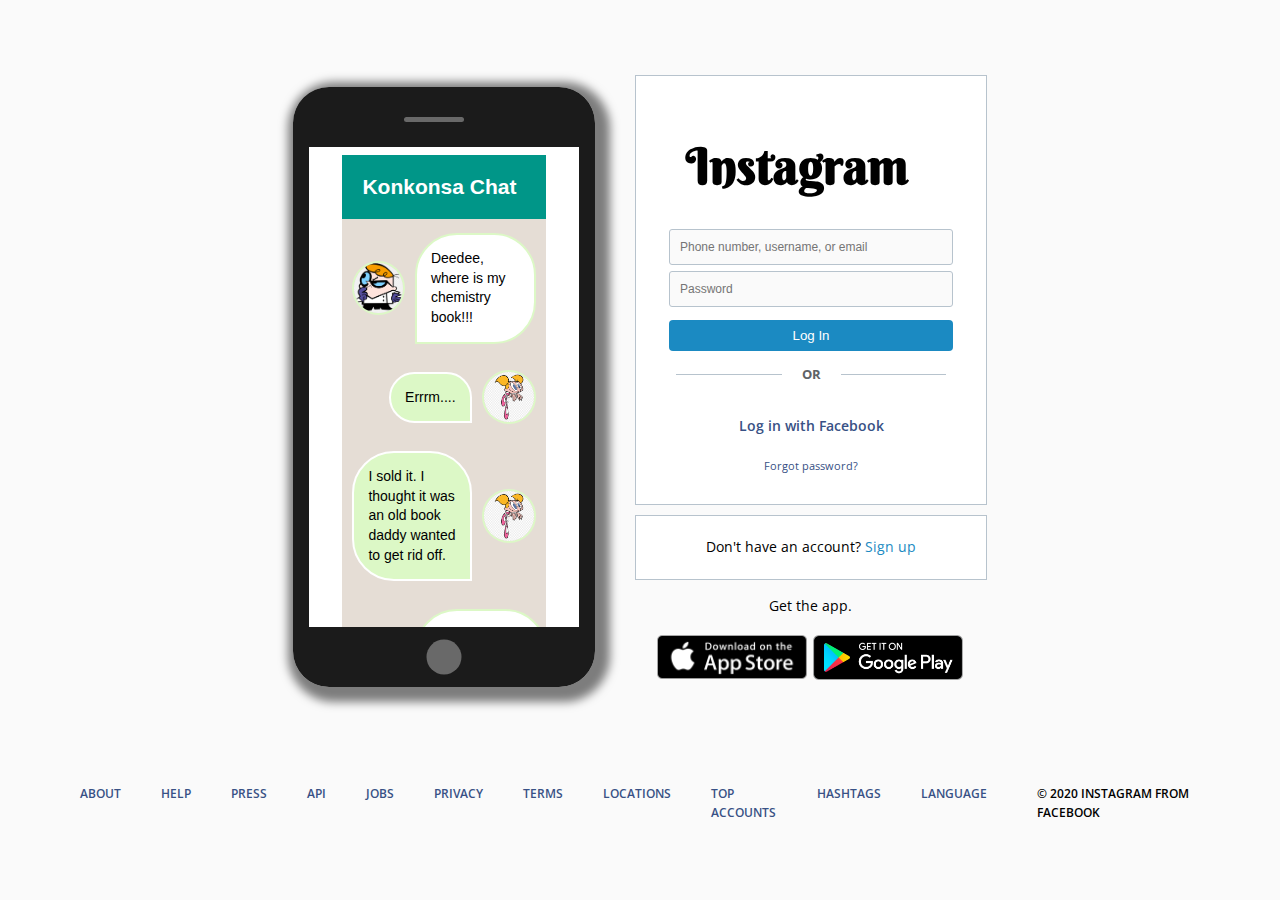
==== instagram-front-page/index.html @ 74c5e587 "Added  whatsapp chat" ====
<!DOCTYPE html>
<html lang="en">

<head>
    <meta charset="UTF-8">
    <meta name="viewport" content="width=device-width, initial-scale=1.0">
    <title>SelfiePix</title>
    <link rel="stylesheet" href="./main.css">
    <link href="https://fonts.googleapis.com/css?family=Open+Sans:300,400,600" rel="stylesheet">
    <link href="https://fonts.googleapis.com/css2?family=Berkshire+Swash&display=swap" rel="stylesheet">
</head>

<body>
    <div class="container">
        <div class="main">
            <div class="main-left">
                <div class="smartphone">
                    <div class="content">
                        <iframe src="./../whatsapp-chat/index.html"></iframe>
                    </div>
                </div>
            </div>
            <div class="main-right">
                <form class="login-form">
                    <h1>Instagram</h1>
                    <input type="text" class="form-control" placeholder="Phone number, username, or email" />
                    <input type="password" class="form-control" placeholder="Password" />
                    <button type="submit" class="login-btn">Log In</button>
                    <div class="separator">
                        <div class="dash"></div>
                        <div class="separator-message">OR</div>
                        <div class="dash"></div>
                    </div>
                    <div class="facebook-login">
                        <a href="#">
                            <p>Log in with Facebook</p>
                        </a>
                    </div>
                    <div class="forgot-password">
                        <a href="#">Forgot password?</a>
                    </div>
                </form>
                <div class="sign-up">
                    <p>Don't have an account? <a href="#">Sign up</a></p>
                </div>
                <div class="get-apps">
                    <p class="get-app-text">Get the app.</p>
                    <div class="app-icons">
                        <a href="#">
                            <img class='download-app-image' src="./images/apple-store.png" alt="apple-store">
                        </a>
                        <a href="#">
                            <img class='download-app-image' src="./images/play-store.png" alt="apple-store">
                        </a>
                    </div>

                </div>
            </div>

        </div>
        <footer>
            <div class="footer-content">
                <ul>
                    <li>About</li>
                    <li>Help</li>
                    <li>Press</li>
                    <li>API</li>
                    <li>Jobs</li>
                    <li>Privacy</li>
                    <li>Terms</li>
                    <li>Locations</li>
                    <li>Top Accounts</li>
                    <li>HashTags</li>
                    <li>Language</li>
                </ul>
            </div>
            <p> &#169 2020 Instagram From Facebook </p>
        </footer>
    </div>
</body>

</html>
---- instagram-front-page/main.css ----
* {
    margin: 0;
    padding: 0;
}

html {
    box-sizing: border-box;
    font-size: 62.5%; /* 1rem = 10px, 10px/16px = 62.5% */
}


body {
    font-family: 'Open Sans', sans-serif;
    font-weight: 400; 
    line-height: 1.6;
}

.container {
    display: flex;
    flex-direction: column;
    min-height: 100vh;
    background-color: #fafafa;
}

.main {
    flex-grow: 1;
    display: flex;
}

.main-left {
    flex-grow: 1;
    padding: 2rem;
    display: flex;
    justify-content: flex-end;
    align-items: flex-end;
}

/* The device with borders */ 
.smartphone {
    border: 16px #1b1b1b solid;
    height: 48rem;
    width: 27rem;
    border-top-width: 6rem;
    border-bottom-width: 6rem;
    border-radius: 3.6rem;
    position: relative;
    box-shadow:inset 0 0 3px 0 rgba(0, 0, 0, 0.2);
    box-shadow: 5px 5px 10px 10px rgba(0,0,0,0.5);
}

/* The horizontal line on the top of the device */


.smartphone::before {
    content:'';
    display: block;
    background: rgb(105, 105, 105);
    width: 6rem;
    height: .5rem;
    position: absolute;
    top: -3rem;
    left: 9.5rem;
    border: 2px solid radial-gradient(circle, rgba(2,0,36,1) 0%, rgba(255,255,255,1) 0%, rgba(0,0,0,1) 100%);
    border-radius: 1rem;
}

/* The circle on the bottom of the device */

.smartphone:after {
    content: '';
    display: block;
    width: 3.5rem;
    height: 3.5rem;
    background: rgb(105, 105, 105);
    position: absolute;
    left: 50%;
    bottom: -6.5rem;
    transform: translate(-50%, -50%);
    border-radius: 50%;
    cursor: pointer;
}

/* The screen (or content) of the device */
.smartphone .content {
    width: 27rem;
    height: 48rem;
    background: #fff;
}

.smartphone .content iframe {
    width: 100%;
    border: none;
    height: 100%;
}

.main-right {
    flex-grow: 1;
    display: flex;
    flex-direction: column;
    justify-content: flex-end;
    align-items: flex-start;
    padding: 2rem;
}



.login-form {
    width: 29rem;
    border: 1px solid hsl(207, 18%, 76%);
    display: flex;
    flex-direction: column;
    padding: 3rem;
    background-color: #fff;
}

.login-form h1 {
    padding: 2rem;
    font-size: 5rem;
    font-family: 'Berkshire Swash', cursive;
}

 input {
    padding: .5rem;
    margin: .3rem;
    border: 1px solid hsl(207, 18%, 76%);
    padding: 1rem;
    font-size: 1.2rem;
    background-color: #fafafa;
    border-radius: .3rem;
}

.login-btn {
    background-color: #1b8ac2;
    border: none;
    color: #fff;
    margin: .3rem;
    margin-top: 1rem;
    padding: .8rem;
    border-radius: .4rem;
    cursor: pointer;
}

.separator {
    display: flex;
    justify-content: space-between;
    align-items: center;
    padding: 1rem;
}

.separator-message {
    padding-left: 2rem;
    padding-right: 2rem;
    font-size: 1.3rem;
    font-weight: bold;
    color: hsl(210, 4%, 39%);
}

.dash {
    border-top: 1px solid hsl(207, 18%, 76%); 
    flex-grow: 1;
}

.facebook-login {
    text-align: center;
    font-weight: 600;
    font-size: 1.4rem;
    padding: 2rem;
}

.facebook-login a {
    text-decoration: none;
    color: #385185;
}

.forgot-password {
    text-align: center;
    font-size: 1.1rem;
    
}

.forgot-password a {
    text-decoration: none;
    color: #385185;
}

.sign-up {
    margin-top: 1rem;
    padding-left: 3rem;
    padding-right: 3rem;
    padding-top: 2rem;
    padding-bottom: 2rem;
    border: 1px solid hsl(207, 18%, 76%);
    width: 29rem;
    text-align: center;
    font-size: 1.4rem;
    background-color: #fff;
}

.sign-up a {
    text-decoration: none;
    color: #1b8ac2;
}

.get-apps {
    display: flex;
    flex-direction: column;
    align-items: center;
    width: 29rem;
    padding-left: 3rem;
    padding-right: 3rem;
}

.get-app-text {
    font-size: 1.4rem;
    padding: 1.5rem;
}

.app-icons {
    display: flex;
    justify-content: center;
    width: 100%;
}

.app-icons a {
    margin: .3rem;
}

.download-app-image {
    width: 15rem;
}



footer {
    display: flex;
    flex-grow: 1;
    padding: 3rem;
    margin: 0 auto;
    align-items: center;
    font-weight: 600;
    font-size: 1.2rem;
    text-transform: uppercase;
}

.footer-content ul {
    display: flex;
    justify-content: space-around;
    color: #385185;
    margin-left: 3rem;
    margin-right: 3rem;
}

.footer-content ul li {
    list-style: none;
    padding: 2rem;
}
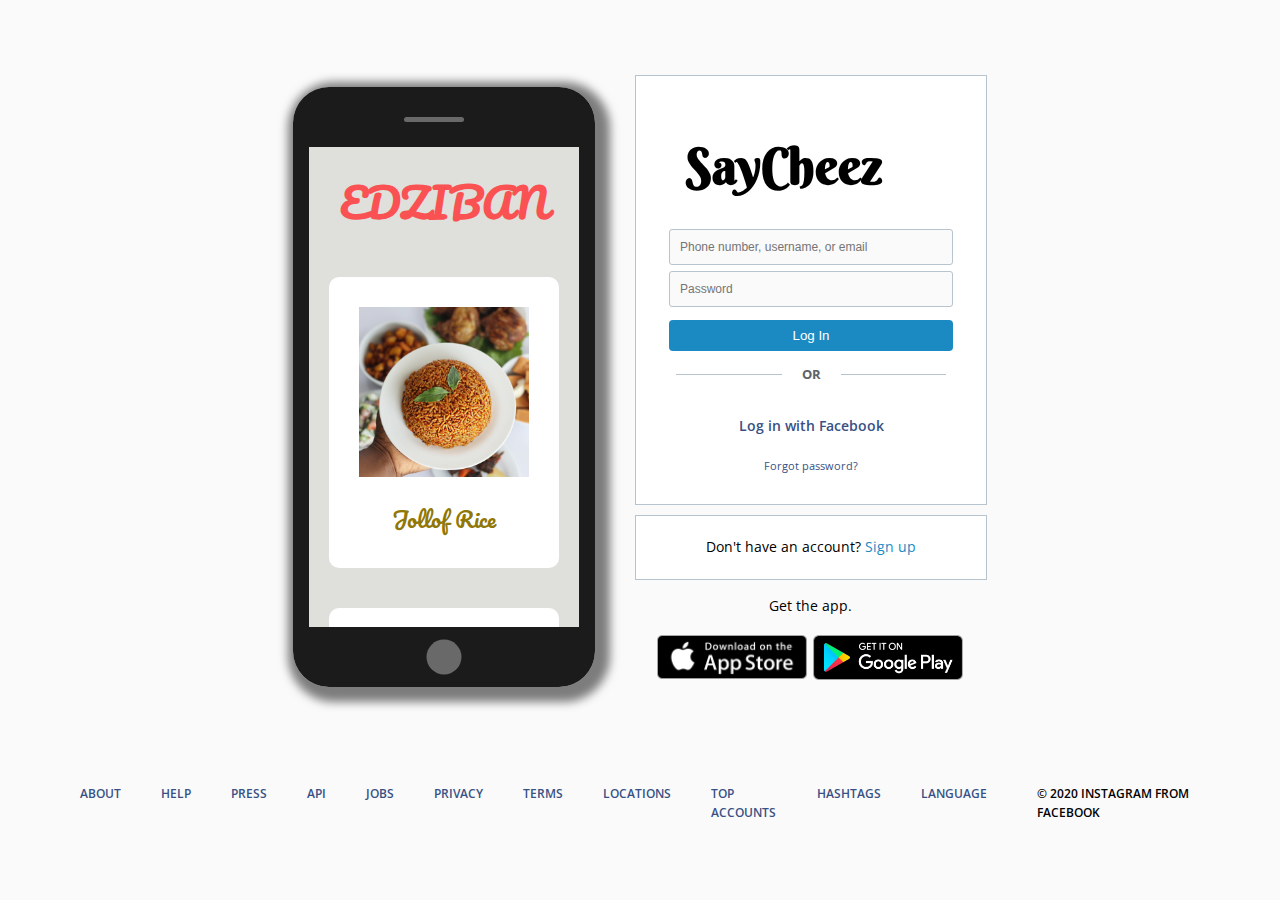
==== commit 8131ea83: "Added 2048" ====
--- a/instagram-front-page/index.html
+++ b/instagram-front-page/index.html
@@ -16,13 +16,13 @@
             <div class="main-left">
                 <div class="smartphone">
                     <div class="content">
-                        <iframe src="./../whatsapp-chat/index.html"></iframe>
+                        <iframe src="./../edziban/index.html"></iframe>
                     </div>
                 </div>
             </div>
             <div class="main-right">
                 <form class="login-form">
-                    <h1>Instagram</h1>
+                    <h1>SayCheez</h1>
                     <input type="text" class="form-control" placeholder="Phone number, username, or email" />
                     <input type="password" class="form-control" placeholder="Password" />
                     <button type="submit" class="login-btn">Log In</button>
--- a/instagram-front-page/main.css
+++ b/instagram-front-page/main.css
@@ -28,11 +28,8 @@
 }
 
 .main-left {
-    flex-grow: 1;
-    padding: 2rem;
-    display: flex;
-    justify-content: flex-end;
-    align-items: flex-end;
+    visibility: hidden;
+  
 }
 
 /* The device with borders */ 
@@ -255,3 +252,29 @@
     padding: 2rem;
 }
 
+/* Small devices (landscape phones, 576px and up) */
+@media (min-width: 576px) {
+    
+}
+
+/* Medium devices (tablets, 768px and up) */
+@media (min-width: 768px) {
+    .main-left {
+        visibility: visible;
+        flex-grow: 1;
+        padding: 2rem;
+        display: flex;
+        justify-content: flex-end;
+        align-items: flex-end;
+    }
+}
+
+/* Large devices (desktops, 992px and up) */
+@media (min-width: 992px) {
+    
+}
+
+/* Extra large devices (large desktops, 1200px and up) */
+@media (min-width: 1200px) {
+   
+}
